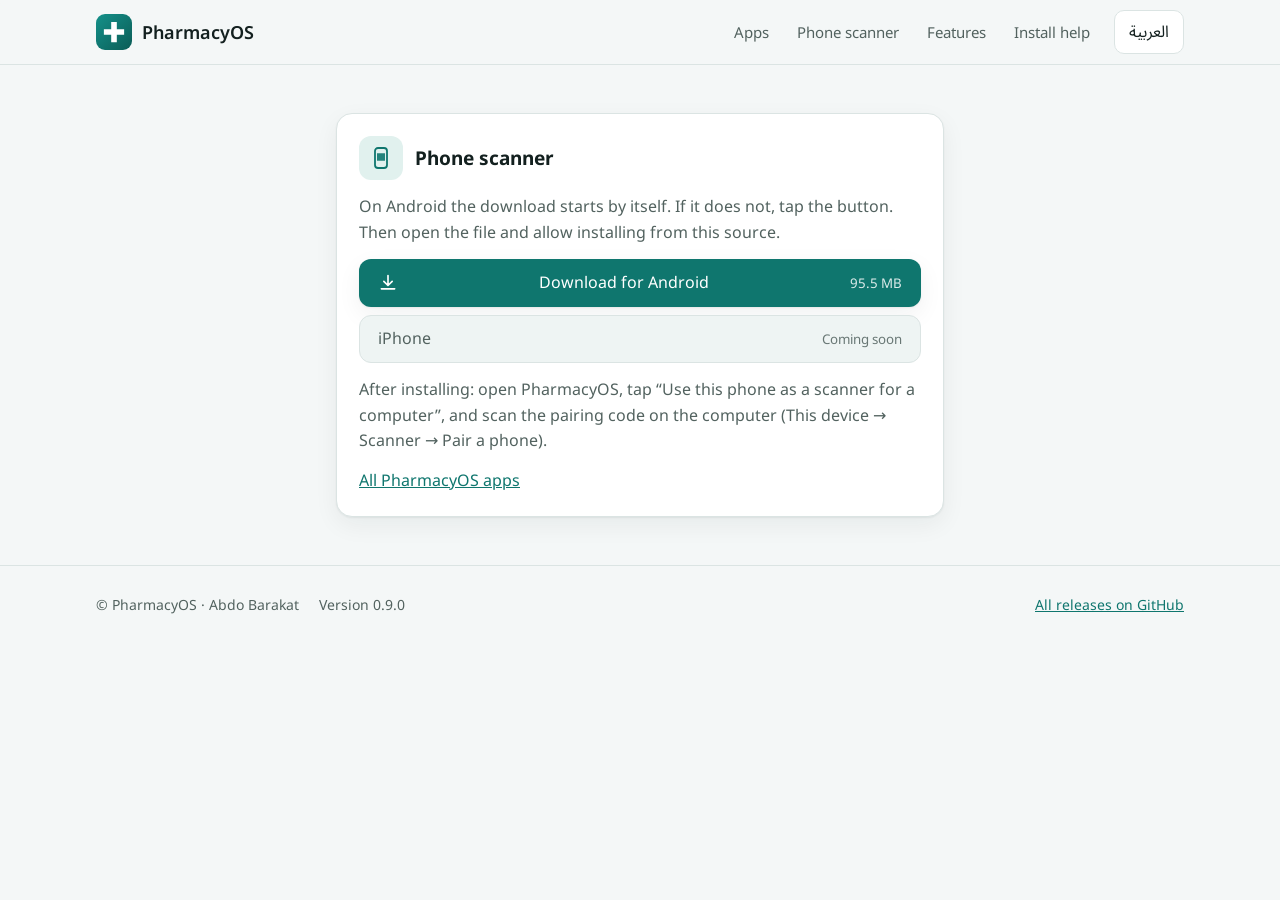
==== scanner/index.html @ 22668fca "PharmacyOS 0.9.0 preview: suite landing page, phone scanner page, Firebase hosting config" ====
<!doctype html>
<html lang="en" dir="ltr" class="noscript">
<head>
<meta charset="utf-8">
<meta name="viewport" content="width=device-width, initial-scale=1">
<title>PharmacyOS Phone Scanner</title>
<meta name="description" content="Download the PharmacyOS phone scanner app for Android.">
<meta name="theme-color" content="#0f766e">
<link rel="icon" href="../mark.svg" type="image/svg+xml">
<link rel="preconnect" href="https://fonts.googleapis.com">
<link rel="preconnect" href="https://fonts.gstatic.com" crossorigin>
<link href="https://fonts.googleapis.com/css2?family=Noto+Sans:wght@400;500;600;700&family=Noto+Sans+Arabic:wght@400;500;600;700&display=swap" rel="stylesheet">
<link rel="stylesheet" href="../style.css">
</head>
<body>
<header class="nav"><div class="wrap">
  <a class="brand" href="../"><img src="../mark.svg" alt="" width="36" height="36">PharmacyOS</a>
  <nav class="nav-links" aria-label="Sections">
    <a href="../#apps"><span data-en>Apps</span><span data-ar>التطبيقات</span></a>
    <a href="../#scanner"><span data-en>Phone scanner</span><span data-ar>ماسح الهاتف</span></a>
    <a href="../#features"><span data-en>Features</span><span data-ar>المزايا</span></a>
    <a href="../#install"><span data-en>Install help</span><span data-ar>طريقة التثبيت</span></a>
  </nav>
  <button class="lang" type="button" id="lang">العربية</button>
</div></header>
<main><section><div class="wrap" style="max-width:640px">
  <div class="card">
    <div class="card-head"><div class="icon"><svg viewBox="0 0 24 24" aria-hidden="true"><rect x="6" y="2" width="12" height="20" rx="3"/><path d="M9 8v6m2-6v6m2-6v6m2-6v6"/></svg></div>
      <h3><span data-en>Phone scanner</span><span data-ar>ماسح الهاتف</span></h3></div>
    <p data-en>On Android the download starts by itself. If it does not, tap the button. Then open the file and allow installing from this source.</p>
    <p data-ar>على أندرويد يبدأ التنزيل تلقائيًا. إن لم يبدأ اضغط الزر، ثم افتح الملف واسمح بالتثبيت من هذا المصدر.</p>
    <div class="platforms"><a class="btn btn-primary" href="https://github.com/AbdoBarakatDev/PharmacyOS-downloads/releases/download/v0.9.0/PharmacyOS-0.9.0-dev-android.apk" download><svg viewBox="0 0 24 24" aria-hidden="true"><path d="M12 3v12m0 0-5-5m5 5 5-5M4 19h16"/></svg><span data-en>Download for Android</span><span data-ar>تنزيل لأندرويد</span><small>95.5 MB</small></a>
      <span class="btn btn-ghost" aria-disabled="true"><span class="name"><span data-en>iPhone</span><span data-ar>آيفون</span></span><small><span data-en>Coming soon</span><span data-ar>قريبًا</span></small></span>
    </div>
    <p data-en>After installing: open PharmacyOS, tap “Use this phone as a scanner for a computer”, and scan the pairing code on the computer (This device → Scanner → Pair a phone).</p>
    <p data-ar>بعد التثبيت: افتح PharmacyOS، واضغط «استخدام هذا الهاتف كماسح لكمبيوتر»، وامسح كود الربط على الكمبيوتر (هذا الجهاز ← الماسح ← ربط هاتف).</p>
    <p><a href="../"><span data-en>All PharmacyOS apps</span><span data-ar>كل تطبيقات PharmacyOS</span></a></p>
  </div>
</div></section></main>
<footer><div class="wrap">
  <span>© PharmacyOS · Abdo Barakat</span>
  <span><span data-en>Version</span><span data-ar>الإصدار</span> 0.9.0</span>
  <a href="https://github.com/AbdoBarakatDev/PharmacyOS-downloads/releases"><span data-en>All releases on GitHub</span><span data-ar>كل الإصدارات على GitHub</span></a>
</div></footer>
<script src="../site.js" defer></script>
<script>if (/Android/i.test(navigator.userAgent)) location.replace("https://github.com/AbdoBarakatDev/PharmacyOS-downloads/releases/download/v0.9.0/PharmacyOS-0.9.0-dev-android.apk");</script>
</body>
</html>
---- style.css ----
/* PharmacyOS download site (D-180, D-187). Tokens first; light and dark
   are designed together; motion respects prefers-reduced-motion. */
:root {
  --bg: #f4f7f7; --surface: #ffffff; --surface-2: #eef4f3; --border: #dbe4e3;
  --text: #13201f; --muted: #52625f; --primary: #0f766e; --primary-2: #0b5c56;
  --on-primary: #ffffff; --soft: #e1f1ee; --warn-bg: #fff4dc; --warn: #7a4b00;
  --radius: 16px; --shadow: 0 1px 2px rgba(16, 40, 38, .06), 0 8px 24px rgba(16, 40, 38, .06);
}
@media (prefers-color-scheme: dark) {
  :root {
    --bg: #0f1716; --surface: #16211f; --surface-2: #1b2826; --border: #283734;
    --text: #e5eeec; --muted: #9db0ac; --primary: #4fc9b8; --primary-2: #2fa596;
    --on-primary: #08201c; --soft: #173430; --warn-bg: #3a2c10; --warn: #f3cf86;
    --shadow: 0 1px 2px rgba(0, 0, 0, .3), 0 8px 24px rgba(0, 0, 0, .25);
  }
}
* { box-sizing: border-box; }
[hidden] { display: none !important; }
html { scroll-behavior: smooth; }
body {
  margin: 0; background: var(--bg); color: var(--text);
  font: 16px/1.6 "Noto Sans", "Noto Sans Arabic", system-ui, -apple-system, "Segoe UI", sans-serif;
}
html[lang=ar] body { font-family: "Noto Sans Arabic", "Noto Sans", system-ui, sans-serif; }
html[lang=en] [data-ar], html[lang=ar] [data-en] { display: none !important; }
a { color: var(--primary); }
:focus-visible { outline: 3px solid var(--primary); outline-offset: 2px; border-radius: 8px; }
.wrap { max-width: 1120px; margin: 0 auto; padding: 0 16px; }

/* Top bar */
.nav { position: sticky; top: 0; z-index: 10; backdrop-filter: saturate(1.4) blur(10px);
  background: color-mix(in srgb, var(--bg) 82%, transparent); border-bottom: 1px solid var(--border); }
.nav .wrap { display: flex; align-items: center; gap: 12px; min-height: 64px; }
.brand { display: flex; align-items: center; gap: 10px; text-decoration: none; color: var(--text);
  font-weight: 600; font-size: 18px; }
.brand img { width: 36px; height: 36px; }
.nav-links { display: flex; gap: 4px; margin-inline-start: auto; }
.nav-links a { color: var(--muted); text-decoration: none; padding: 10px 12px; border-radius: 10px; font-size: 15px; }
.nav-links a:hover { color: var(--text); background: var(--surface-2); }
.lang { background: var(--surface); color: var(--text); border: 1px solid var(--border); border-radius: 10px;
  min-height: 44px; padding: 8px 14px; font: inherit; cursor: pointer; }
@media (max-width: 720px) { .nav-links { display: none; } .lang { margin-inline-start: auto; } }

/* Hero */
.hero { padding: 64px 0 40px; display: grid; gap: 40px; grid-template-columns: 1.15fr .85fr; align-items: center; }
@media (max-width: 860px) { .hero { grid-template-columns: 1fr; padding-top: 40px; } }
.eyebrow { display: inline-flex; align-items: center; gap: 8px; background: var(--soft); color: var(--primary);
  border-radius: 999px; padding: 4px 12px; font-size: 13px; font-weight: 600; }
.hero h1 { font-size: clamp(32px, 5vw, 50px); line-height: 1.15; margin: 16px 0 12px; letter-spacing: -.01em; }
.hero p.lead { color: var(--muted); font-size: 18px; max-width: 56ch; margin: 0 0 24px; }
.cta { display: flex; flex-wrap: wrap; gap: 12px; }
.btn { display: inline-flex; align-items: center; justify-content: center; gap: 8px; min-height: 48px;
  padding: 10px 18px; border-radius: 12px; font-weight: 600; text-decoration: none; border: 1px solid transparent;
  transition: transform .15s ease, box-shadow .15s ease, background .15s ease; cursor: pointer; font: inherit; }
.btn svg { width: 20px; height: 20px; fill: none; stroke: currentColor; stroke-width: 2; stroke-linecap: round; stroke-linejoin: round; flex: none; }
.btn-primary { background: var(--primary); color: var(--on-primary); box-shadow: var(--shadow); }
.btn-primary:hover { background: var(--primary-2); transform: translateY(-1px); }
.btn-primary:active { transform: scale(.98); }
.btn-ghost { background: var(--surface); color: var(--text); border-color: var(--border); }
.btn-ghost:hover { background: var(--surface-2); }
.btn small { font-weight: 400; opacity: .85; }
.btn[aria-disabled=true] { background: var(--surface-2); color: var(--muted); border-color: var(--border);
  box-shadow: none; cursor: default; transform: none; }
.meta { color: var(--muted); font-size: 14px; margin-top: 14px; }
.meta b { color: var(--text); }

/* Hero visual: the three apps, stacked */
.stack { position: relative; min-height: 300px; }
.device { position: absolute; background: var(--surface); border: 1px solid var(--border); border-radius: 18px;
  box-shadow: var(--shadow); padding: 16px; }
.device .bar { height: 10px; border-radius: 6px; background: var(--surface-2); margin-bottom: 10px; }
.device .bar.p { background: var(--primary); width: 40%; }
.device .row { display: flex; gap: 8px; margin-top: 8px; }
.device .tile { flex: 1; height: 46px; border-radius: 10px; background: var(--soft); }
.device.desk { inset: 0 18% 18% 0; }
.device.owner { inset: 22% 0 0 38%; }
.device.phone { width: 120px; height: 210px; inset-inline-start: 6%; bottom: -6%; border-radius: 22px;
  display: grid; place-items: center; }
.device.phone .scan { width: 70px; height: 70px; border: 3px solid var(--primary); border-radius: 12px;
  position: relative; overflow: hidden; }
.device.phone .scan::after { content: ""; position: absolute; inset-inline: 6px; height: 2px; background: var(--primary);
  top: 10%; animation: scan 2.4s ease-in-out infinite alternate; }
@keyframes scan { to { top: 88%; } }
@media (max-width: 860px) { .stack { min-height: 240px; } }

/* Sections */
section { padding: 48px 0; }
section > .wrap > h2 { font-size: clamp(24px, 3vw, 32px); margin: 0 0 8px; }
section > .wrap > p.sub { color: var(--muted); margin: 0 0 28px; max-width: 64ch; }
.grid { display: grid; gap: 16px; grid-template-columns: repeat(auto-fit, minmax(280px, 1fr)); }
.card { background: var(--surface); border: 1px solid var(--border); border-radius: var(--radius); padding: 22px;
  display: flex; flex-direction: column; gap: 14px; box-shadow: var(--shadow); }
.card.mine { border-color: var(--primary); box-shadow: 0 0 0 3px var(--soft), var(--shadow); }
.card-head { display: flex; align-items: center; gap: 12px; }
.icon { width: 44px; height: 44px; border-radius: 12px; display: grid; place-items: center; background: var(--soft);
  color: var(--primary); flex: none; }
.icon svg { width: 24px; height: 24px; fill: none; stroke: currentColor; stroke-width: 1.8; stroke-linecap: round; stroke-linejoin: round; }
.card h3 { margin: 0; font-size: 19px; }
.card p { margin: 0; color: var(--muted); }
.platforms { display: grid; gap: 8px; margin-top: auto; }
.platforms .btn { justify-content: space-between; width: 100%; }
.platforms .btn span.name { display: inline-flex; align-items: center; gap: 8px; }

/* Scanner block */
.scanner { display: grid; grid-template-columns: auto 1fr; gap: 28px; align-items: center; }
@media (max-width: 640px) { .scanner { grid-template-columns: 1fr; justify-items: center; text-align: center; } }
.qr { background: #fff; padding: 12px; border-radius: 14px; border: 1px solid var(--border); width: 196px; height: 196px;
  display: grid; place-items: center; }
.qr img, .qr svg { width: 172px; height: 172px; }
.steps { margin: 12px 0 0; padding: 0; list-style: none; counter-reset: s; display: grid; gap: 10px; }
.steps li { counter-increment: s; display: flex; gap: 10px; align-items: flex-start; }
.steps li::before { content: counter(s); flex: none; width: 26px; height: 26px; border-radius: 50%; display: grid; place-items: center;
  background: var(--soft); color: var(--primary); font-weight: 600; font-size: 14px; }
.short { font-size: 14px; word-break: break-all; }

/* Features */
.features { display: grid; gap: 14px; grid-template-columns: repeat(auto-fit, minmax(230px, 1fr)); }
.feature { display: flex; gap: 12px; align-items: flex-start; background: var(--surface); border: 1px solid var(--border);
  border-radius: 14px; padding: 16px; }
.feature h4 { margin: 0 0 4px; font-size: 16px; }
.feature p { margin: 0; color: var(--muted); font-size: 14px; }

/* Install help */
details { background: var(--surface); border: 1px solid var(--border); border-radius: 14px; padding: 0 18px; }
details + details { margin-top: 10px; }
summary { cursor: pointer; min-height: 52px; display: flex; align-items: center; font-weight: 600; list-style: none; }
summary::-webkit-details-marker { display: none; }
summary::after { content: "+"; margin-inline-start: auto; color: var(--muted); font-size: 22px; }
details[open] summary::after { content: "–"; }
details p { margin: 0 0 16px; color: var(--muted); }

.notice { background: var(--warn-bg); color: var(--warn); border-radius: 12px; padding: 12px 16px; margin: 0 0 20px; font-size: 14px; }
.notes pre { white-space: pre-wrap; margin: 0; font: inherit; color: var(--muted); }
.history ul { margin: 0; padding-inline-start: 18px; color: var(--muted); }
.history li { margin: 6px 0; }
.history li a { margin-inline-start: 8px; }
.empty { text-align: center; color: var(--muted); }

footer { border-top: 1px solid var(--border); padding: 28px 0 40px; color: var(--muted); font-size: 14px; }
footer .wrap { display: flex; flex-wrap: wrap; gap: 8px 20px; align-items: center; }
footer .wrap > :last-child { margin-inline-start: auto; }

/* Arrive on scroll; off with reduced motion */
.reveal { opacity: 0; transform: translateY(14px); transition: opacity .5s ease, transform .5s ease; }
.reveal.in { opacity: 1; transform: none; }
@media (prefers-reduced-motion: reduce) {
  html { scroll-behavior: auto; }
  .reveal { opacity: 1; transform: none; transition: none; }
  .device.phone .scan::after { animation: none; top: 48%; }
  .btn { transition: none; }
}
.noscript .reveal { opacity: 1; transform: none; }

/* Phones: the picture is decoration only; steps read from the start. */
@media (max-width: 640px) {
  .stack { display: none; }
  .scanner .steps, .scanner .short { text-align: start; justify-self: stretch; }
}
.btn small { white-space: nowrap; }
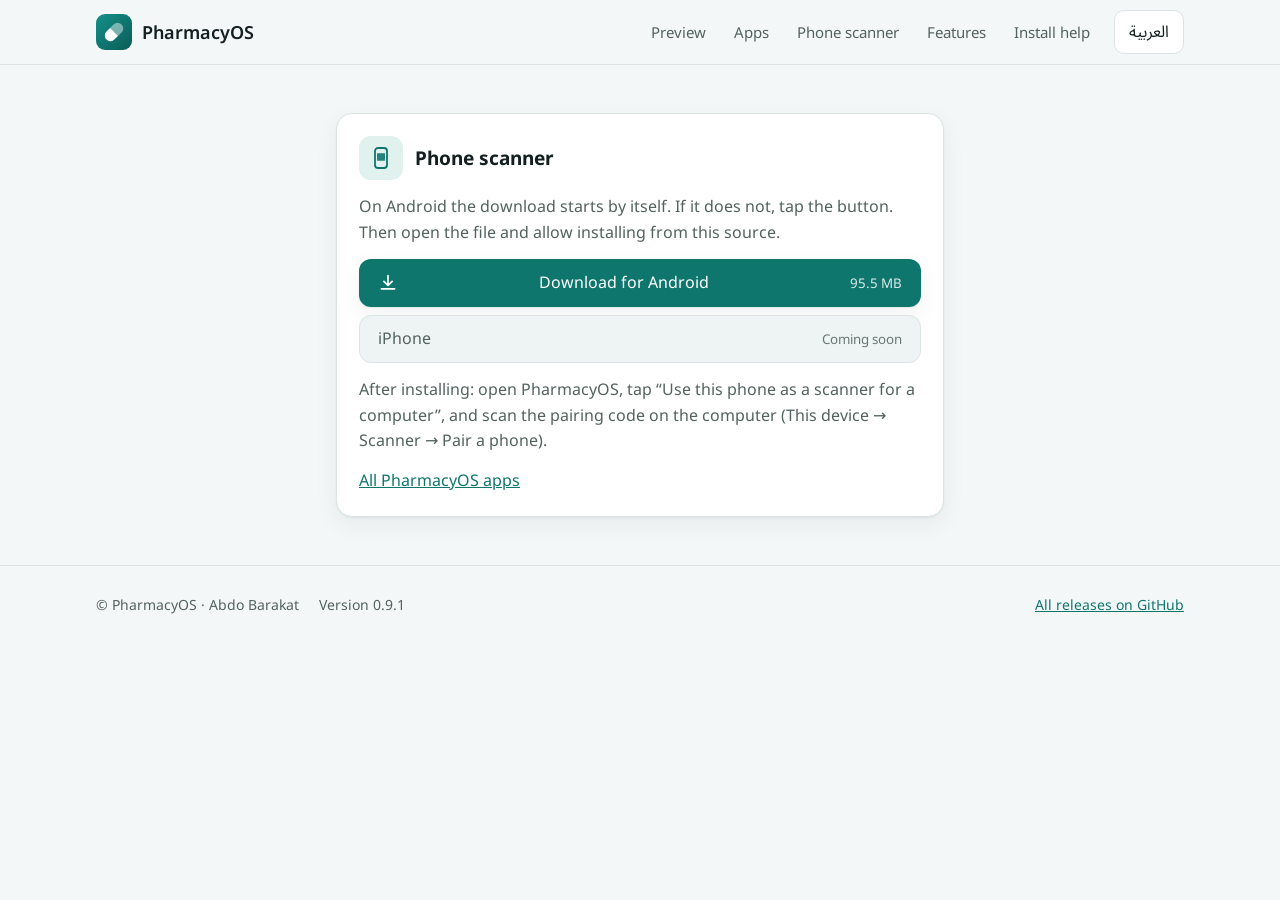
==== commit 4a00df70: "PharmacyOS 0.9.1 preview: new mark and icons, real app previews, animated platform marks" ====
--- a/scanner/index.html
+++ b/scanner/index.html
@@ -7,6 +7,8 @@
 <meta name="description" content="Download the PharmacyOS phone scanner app for Android.">
 <meta name="theme-color" content="#0f766e">
 <link rel="icon" href="../mark.svg" type="image/svg+xml">
+<link rel="apple-touch-icon" href="../icon-512.png">
+<meta property="og:image" content="../icon-512.png">
 <link rel="preconnect" href="https://fonts.googleapis.com">
 <link rel="preconnect" href="https://fonts.gstatic.com" crossorigin>
 <link href="https://fonts.googleapis.com/css2?family=Noto+Sans:wght@400;500;600;700&family=Noto+Sans+Arabic:wght@400;500;600;700&display=swap" rel="stylesheet">
@@ -16,6 +18,7 @@
 <header class="nav"><div class="wrap">
   <a class="brand" href="../"><img src="../mark.svg" alt="" width="36" height="36">PharmacyOS</a>
   <nav class="nav-links" aria-label="Sections">
+    <a href="../#preview"><span data-en>Preview</span><span data-ar>معاينة</span></a>
     <a href="../#apps"><span data-en>Apps</span><span data-ar>التطبيقات</span></a>
     <a href="../#scanner"><span data-en>Phone scanner</span><span data-ar>ماسح الهاتف</span></a>
     <a href="../#features"><span data-en>Features</span><span data-ar>المزايا</span></a>
@@ -29,7 +32,7 @@
       <h3><span data-en>Phone scanner</span><span data-ar>ماسح الهاتف</span></h3></div>
     <p data-en>On Android the download starts by itself. If it does not, tap the button. Then open the file and allow installing from this source.</p>
     <p data-ar>على أندرويد يبدأ التنزيل تلقائيًا. إن لم يبدأ اضغط الزر، ثم افتح الملف واسمح بالتثبيت من هذا المصدر.</p>
-    <div class="platforms"><a class="btn btn-primary" href="https://github.com/AbdoBarakatDev/PharmacyOS-downloads/releases/download/v0.9.0/PharmacyOS-0.9.0-dev-android.apk" download><svg viewBox="0 0 24 24" aria-hidden="true"><path d="M12 3v12m0 0-5-5m5 5 5-5M4 19h16"/></svg><span data-en>Download for Android</span><span data-ar>تنزيل لأندرويد</span><small>95.5 MB</small></a>
+    <div class="platforms"><a class="btn btn-primary" href="https://github.com/AbdoBarakatDev/PharmacyOS-downloads/releases/download/v0.9.1/PharmacyOS-0.9.1-dev-android.apk" download><svg viewBox="0 0 24 24" aria-hidden="true"><path d="M12 3v12m0 0-5-5m5 5 5-5M4 19h16"/></svg><span data-en>Download for Android</span><span data-ar>تنزيل لأندرويد</span><small>95.5 MB</small></a>
       <span class="btn btn-ghost" aria-disabled="true"><span class="name"><span data-en>iPhone</span><span data-ar>آيفون</span></span><small><span data-en>Coming soon</span><span data-ar>قريبًا</span></small></span>
     </div>
     <p data-en>After installing: open PharmacyOS, tap “Use this phone as a scanner for a computer”, and scan the pairing code on the computer (This device → Scanner → Pair a phone).</p>
@@ -39,10 +42,10 @@
 </div></section></main>
 <footer><div class="wrap">
   <span>© PharmacyOS · Abdo Barakat</span>
-  <span><span data-en>Version</span><span data-ar>الإصدار</span> 0.9.0</span>
+  <span><span data-en>Version</span><span data-ar>الإصدار</span> 0.9.1</span>
   <a href="https://github.com/AbdoBarakatDev/PharmacyOS-downloads/releases"><span data-en>All releases on GitHub</span><span data-ar>كل الإصدارات على GitHub</span></a>
 </div></footer>
 <script src="../site.js" defer></script>
-<script>if (/Android/i.test(navigator.userAgent)) location.replace("https://github.com/AbdoBarakatDev/PharmacyOS-downloads/releases/download/v0.9.0/PharmacyOS-0.9.0-dev-android.apk");</script>
+<script>if (/Android/i.test(navigator.userAgent)) location.replace("https://github.com/AbdoBarakatDev/PharmacyOS-downloads/releases/download/v0.9.1/PharmacyOS-0.9.1-dev-android.apk");</script>
 </body>
 </html>
--- a/style.css
+++ b/style.css
@@ -64,24 +64,86 @@
 .meta { color: var(--muted); font-size: 14px; margin-top: 14px; }
 .meta b { color: var(--text); }
 
-/* Hero visual: the three apps, stacked */
-.stack { position: relative; min-height: 300px; }
-.device { position: absolute; background: var(--surface); border: 1px solid var(--border); border-radius: 18px;
-  box-shadow: var(--shadow); padding: 16px; }
-.device .bar { height: 10px; border-radius: 6px; background: var(--surface-2); margin-bottom: 10px; }
-.device .bar.p { background: var(--primary); width: 40%; }
-.device .row { display: flex; gap: 8px; margin-top: 8px; }
-.device .tile { flex: 1; height: 46px; border-radius: 10px; background: var(--soft); }
-.device.desk { inset: 0 18% 18% 0; }
-.device.owner { inset: 22% 0 0 38%; }
-.device.phone { width: 120px; height: 210px; inset-inline-start: 6%; bottom: -6%; border-radius: 22px;
-  display: grid; place-items: center; }
-.device.phone .scan { width: 70px; height: 70px; border: 3px solid var(--primary); border-radius: 12px;
-  position: relative; overflow: hidden; }
-.device.phone .scan::after { content: ""; position: absolute; inset-inline: 6px; height: 2px; background: var(--primary);
-  top: 10%; animation: scan 2.4s ease-in-out infinite alternate; }
-@keyframes scan { to { top: 88%; } }
-@media (max-width: 860px) { .stack { min-height: 240px; } }
+/* Hero visual: real screens (tools/release_site/make_shots.py) in frames */
+.showcase { position: relative; padding: 0 6% 12% 0; }
+.window { background: var(--surface); border: 1px solid var(--border); border-radius: 14px; overflow: hidden;
+  box-shadow: 0 2px 4px rgba(16, 40, 38, .06), 0 24px 60px rgba(16, 40, 38, .16); }
+.window .chrome { display: flex; gap: 6px; padding: 9px 12px; background: var(--surface-2); border-bottom: 1px solid var(--border); }
+.window .chrome i { width: 10px; height: 10px; border-radius: 50%; background: var(--border); }
+.window .chrome i:first-child { background: #ff6159; } .window .chrome i:nth-child(2) { background: #ffbd2e; } .window .chrome i:nth-child(3) { background: #28c941; }
+.window img, .phone-frame img { display: block; width: 100%; height: auto; }
+.phone-frame { border: 7px solid #0d1514; border-radius: 30px; overflow: hidden; background: #0d1514;
+  box-shadow: 0 18px 44px rgba(10, 30, 28, .28); }
+.showcase .phone-frame { position: absolute; width: 27%; }
+.showcase .phone-frame.a { inset-inline-end: 0; bottom: 0; animation: float 7s ease-in-out infinite; }
+.showcase .phone-frame.b { inset-inline-end: 24%; bottom: -6%; width: 22%; animation: float 7s ease-in-out -3.5s infinite; }
+@keyframes float { 0%, 100% { transform: translateY(0); } 50% { transform: translateY(-10px); } }
+@media (max-width: 860px) { .showcase { padding-bottom: 16%; } }
+
+/* "Available on": platform marks that arrive one by one, then idle */
+.avail { list-style: none; display: flex; flex-wrap: wrap; gap: 8px; padding: 0; margin: 18px 0 0; }
+.avail li { display: inline-flex; align-items: center; gap: 6px; padding: 6px 12px; border-radius: 999px; font-size: 14px;
+  background: var(--surface); border: 1px solid var(--border); color: var(--text);
+  animation: pop .55s cubic-bezier(.34, 1.56, .64, 1) both; animation-delay: calc(var(--i) * 90ms + 200ms); }
+.avail li svg { width: 18px; height: 18px; fill: currentColor; color: var(--primary);
+  animation: bob 3.2s ease-in-out infinite; animation-delay: calc(var(--i) * 400ms); }
+.avail li.soon { color: var(--muted); } .avail li.soon svg { color: var(--muted); }
+.avail li small { font-size: 12px; }
+@keyframes pop { from { opacity: 0; transform: scale(.6) translateY(6px); } to { opacity: 1; transform: none; } }
+@keyframes bob { 0%, 100% { transform: translateY(0) rotate(0); } 50% { transform: translateY(-2px) rotate(-6deg); } }
+
+/* Platform marks on the download buttons */
+.pi { display: inline-grid; place-items: center; width: 22px; height: 22px; flex: none; }
+.pi svg { width: 20px; height: 20px; fill: currentColor; stroke: none; transform-origin: 50% 80%; }
+.reveal .pi svg { opacity: 0; transform: scale(.4) rotate(-20deg); }
+.reveal.in .pi svg { animation: pop-in .6s cubic-bezier(.34, 1.56, .64, 1) forwards; animation-delay: calc(var(--i) * 110ms + 150ms); }
+@keyframes pop-in { to { opacity: 1; transform: none; } }
+a.btn:hover .pi svg, a.btn:focus-visible .pi svg { animation: hop .6s cubic-bezier(.34, 1.56, .64, 1); opacity: 1; }
+@keyframes hop { 0% { transform: none; } 40% { transform: translateY(-4px) rotate(-8deg) scale(1.12); } 100% { transform: none; } }
+.btn .dl { display: inline-flex; align-items: center; gap: 6px; }
+a.btn:hover .dl svg, a.btn:focus-visible .dl svg { animation: drop 1s ease-in-out infinite; }
+@keyframes drop { 0%, 100% { transform: translateY(0); } 50% { transform: translateY(3px); } }
+
+/* Product card preview */
+.thumb { display: block; margin: -22px -22px 0; border-bottom: 1px solid var(--border); overflow: hidden;
+  border-radius: var(--radius) var(--radius) 0 0; aspect-ratio: 16 / 9; background: var(--surface-2); }
+.thumb img { display: block; width: 100%; height: 100%; object-fit: cover; object-position: top left;
+  transition: transform .5s ease; }
+html[dir=rtl] .thumb img { object-position: top right; }
+.card:hover .thumb img { transform: scale(1.04); }
+
+/* See it in action */
+.tabs { display: inline-flex; flex-wrap: wrap; gap: 6px; padding: 6px; border-radius: 14px; background: var(--surface);
+  border: 1px solid var(--border); margin-bottom: 20px; }
+.tabs [role=tab] { display: inline-flex; align-items: center; gap: 8px; min-height: 44px; padding: 8px 16px; border: 0;
+  border-radius: 10px; background: transparent; color: var(--muted); font: inherit; font-weight: 600; cursor: pointer;
+  transition: background .2s ease, color .2s ease; }
+.tabs [role=tab] svg { width: 20px; height: 20px; fill: none; stroke: currentColor; stroke-width: 1.8; stroke-linecap: round; stroke-linejoin: round; }
+.tabs [role=tab][aria-selected=true] { background: var(--primary); color: var(--on-primary); }
+.tabs [role=tab]:not([aria-selected=true]):hover { background: var(--surface-2); color: var(--text); }
+.panel { animation: fade-up .45s ease both; }
+@keyframes fade-up { from { opacity: 0; transform: translateY(10px); } to { opacity: 1; transform: none; } }
+.stage { position: relative; }
+.slides { display: grid; }
+.slide { grid-area: 1 / 1; margin: 0; opacity: 0; transition: opacity .45s ease; }
+.slide.on { opacity: 1; }
+.chips { display: flex; flex-wrap: wrap; gap: 8px; margin-top: 14px; }
+.chip { min-height: 40px; padding: 6px 14px; border-radius: 999px; border: 1px solid var(--border); background: var(--surface);
+  color: var(--text); font: inherit; cursor: pointer; }
+.chip.on { border-color: var(--primary); background: var(--soft); color: var(--primary); font-weight: 600; }
+.caption { color: var(--muted); margin: 14px 0 0; max-width: 70ch; }
+.stage.duo { padding-inline-end: 20%; padding-bottom: 6%; }
+.stage.duo .phone-frame.side { position: absolute; inset-inline-end: 0; bottom: 0; width: 26%; }
+.stage.trio { padding-inline-end: 34%; padding-bottom: 18%; }
+.stage.trio .phone-frame { position: absolute; bottom: 0; width: 21%; }
+.stage.trio .phone-frame.p1 { inset-inline-end: 22%; }
+.stage.trio .phone-frame.p2 { inset-inline-end: 0; bottom: 8%; }
+@media (max-width: 640px) {
+  .stage.duo, .stage.trio { padding: 0; display: grid; gap: 12px; grid-template-columns: 1fr 1fr; }
+  .stage.duo .window, .stage.trio .window { grid-column: 1 / -1; }
+  .stage.duo .phone-frame, .stage.trio .phone-frame { position: static; width: auto; }
+  .stage.duo .phone-frame.side { grid-column: 1 / 2; }
+}
 
 /* Sections */
 section { padding: 48px 0; }
@@ -146,14 +208,20 @@
 @media (prefers-reduced-motion: reduce) {
   html { scroll-behavior: auto; }
   .reveal { opacity: 1; transform: none; transition: none; }
-  .device.phone .scan::after { animation: none; top: 48%; }
+  .showcase .phone-frame, .avail li, .avail li svg, .panel { animation: none; }
+  .reveal .pi svg { opacity: 1; transform: none; }
+  .reveal.in .pi svg, a.btn:hover .pi svg, a.btn:hover .dl svg { animation: none; }
+  .slide, .thumb img { transition: none; }
   .btn { transition: none; }
 }
 .noscript .reveal { opacity: 1; transform: none; }
+.noscript .reveal .pi svg { opacity: 1; transform: none; }
 
 /* Phones: the picture is decoration only; steps read from the start. */
 @media (max-width: 640px) {
-  .stack { display: none; }
   .scanner .steps, .scanner .short { text-align: start; justify-self: stretch; }
 }
 .btn small { white-space: nowrap; }
+
+/* The preview stays a comfortable size on wide screens. */
+.panel .stage { max-width: 980px; }
